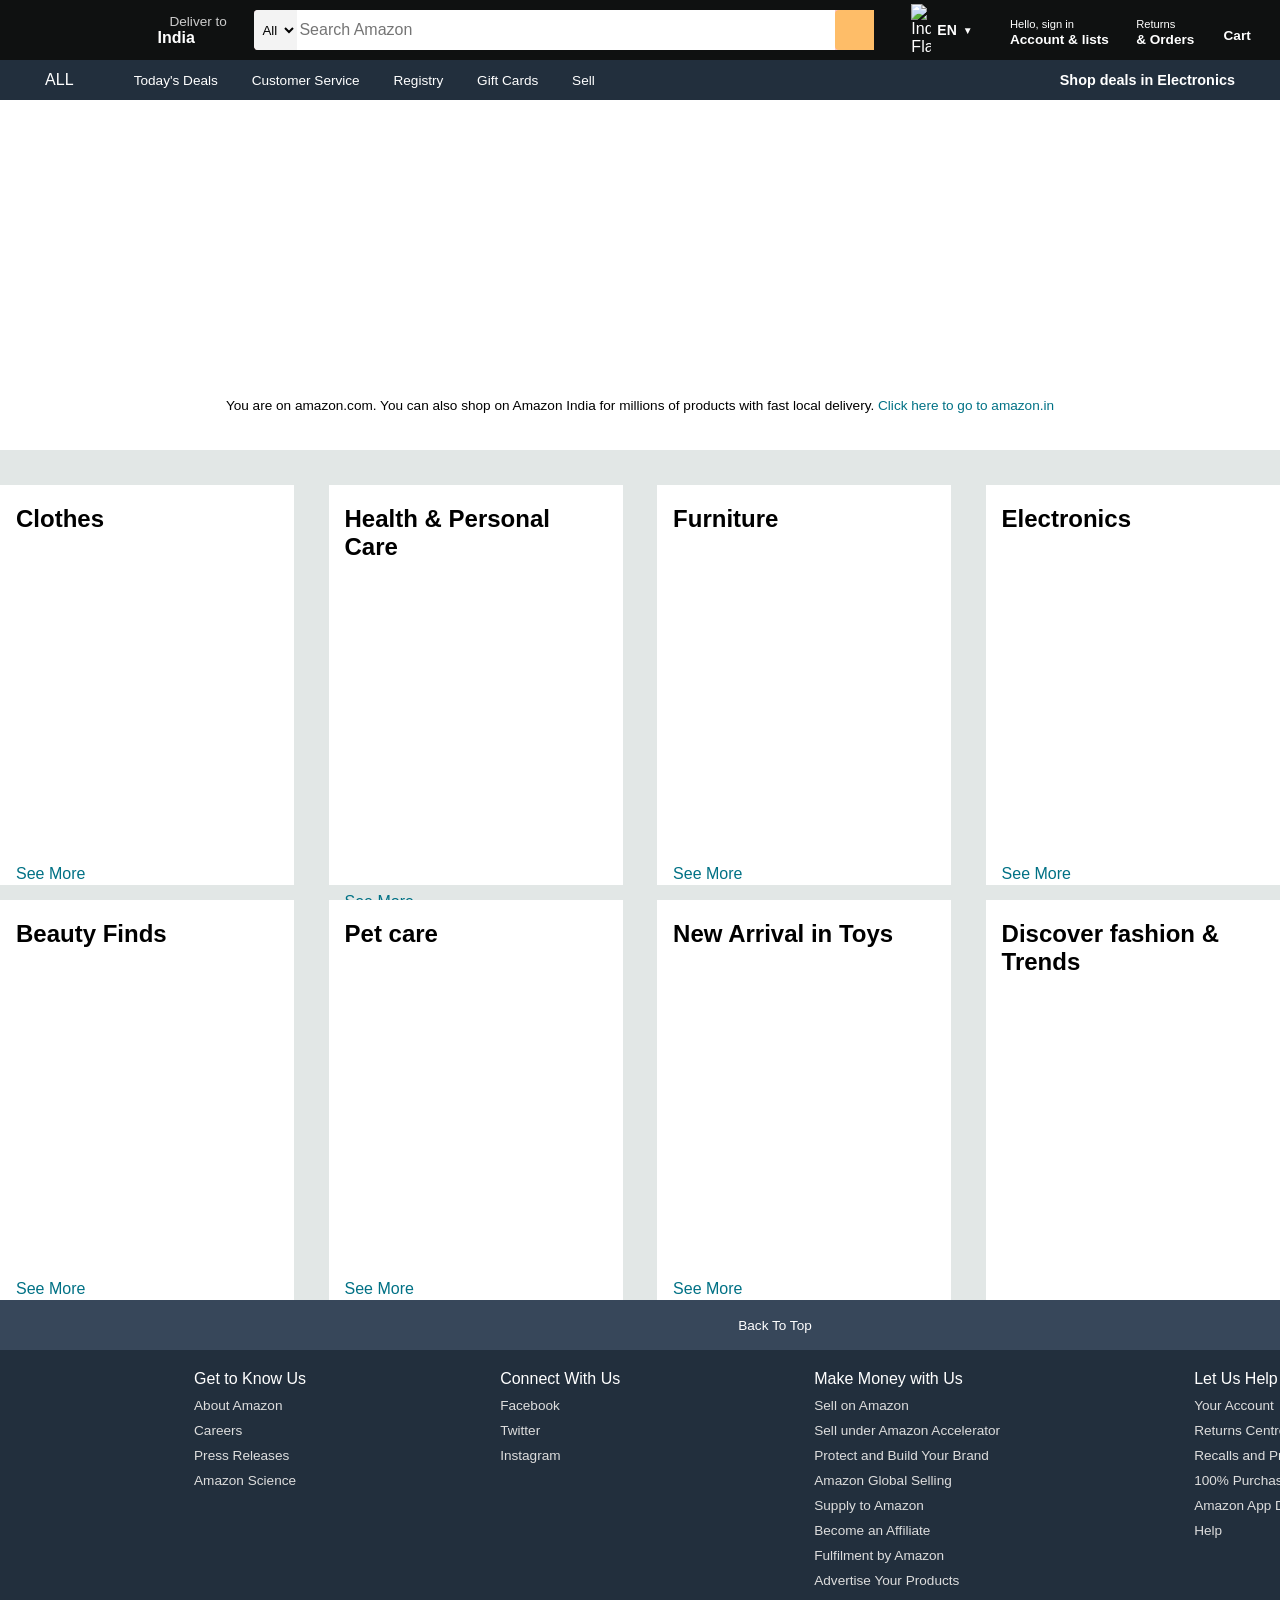
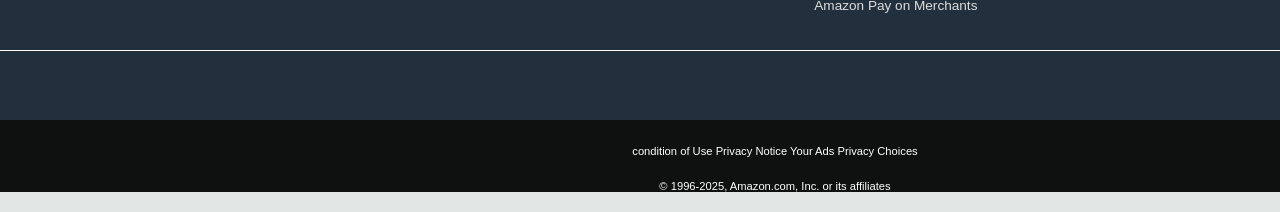
==== index.html @ b39b2056 "yes" ====
<!DOCTYPE html>
<html lang="en">
<head>
    <meta charset="UTF-8">
    <meta name="viewport" content="width=device-width, initial-scale=1.0">
    <title>Amazon</title>
    <link rel="stylesheet" href="amazon.css">
    <link rel="stylesheet" href="https://cdnjs.cloudflare.com/ajax/libs/font-awesome/7.0.1/css/all.min.css" integrity="sha512-2SwdPD6INVrV/lHTZbO2nodKhrnDdJK9/kg2XD1r9uGqPo1cUbujc+IYdlYdEErWNu69gVcYgdxlmVmzTWnetw==" crossorigin="anonymous" referrerpolicy="no-referrer" />

</head>

<body>
    <header>
        <div id="Navbar">
            <!--logo-->
            <div class="nav-logo border">
                <div class="logo"></div>
            </div>
            <!--logo-->

            <!--location logo-->
            <div class="nav-address">
                <p class="add-first">Deliver to </p>
                <div class="add-icon">  </div>
                 <i class="fa-solid fa-location-dot"></i>
                    <p class="add-second">India</p>
                </div>
            <!--location logo-->

            <!--nav search-->
            <div class="nav-search">
               <select class="search-select">
                <option>All</option>
                <input placeholder="Search Amazon" class="search-input">
                <div class="search-icon">
                <i class="fa-solid fa-magnifying-glass"></i>
                </div>
               </select> 
            </div>
            <!--nav search-->

            <!--flag-->
            <div class="lang-selector">
  <img src="india-flag.webp" 
    alt="India Flag"
    class="flag"/>
  <span class="lang-text">EN</span>
  <span class="arrow">▼</span>
</div>
            <!--flag-->

            <!--sign page-->
            <div class="nav-singin">
                <p><span> Hello, sign in</span></p>
                <p class="nav-second">Account & lists</p>
            </div>
             <!--sign page-->

            <!--order box-->
            <div class="nav-return">
                <p><span> Returns</span></p>
                <p class="nav-second"> & Orders</p>
                            </div>
            <!--order box-->

            <!--cart-->
         <div class="nav-cart border">
         <i class="fa-solid fa-cart-arrow-down"></i>
           Cart
        </div>
            <!--cart-->
        </div>


            <!--Pannel-->
              <div>
<div class="pannel">
<div class="panel-all">
<i class="fa-solid fa-list"></i>
ALL
</div>
<div class="panel-ops">
    <p>Today's Deals </p>
       <p>Customer Service</p> 
       <p>Registry</p> 
       <p> Gift Cards</p>
        <p>Sell</p>
</div>
<div class="panel-deals">
    Shop deals in Electronics
</div>
</div>
 </div>
    </header>
            <!--Pannel-->

<!--herosection-->
            <div class="hero-section">
                <div class="hero-msg">
<p>You are on amazon.com. You can also shop on Amazon India for millions of products with fast local delivery.
    <a>Click here to go to amazon.in</a> </p>
                </div>
            </div>
<!--herosection-->

<!--shop element-->

<div class="shop-section">

    <div class="box1 box">
        <div class="box-content">
            <h2>Clothes</h2>
        <div class="box-img" style="background-image:url('box1_image.jpg');"></div>
        <p>See More</p>
        </div>
    </div>

    <div class="box2 box">
        <div class="box-content">
        <h2>Health & Personal Care</h2>
        <div class="box-img" style="background-image:url('box2_image.jpg');"></div>
        <p>See More</p>
    </div>
    </div>

    <div class="box3 box">
        <div class="box-content">
        <h2>Furniture</h2>
        <div class="box-img" style="background-image:url('box3_image.jpg');"></div>
        <p>See More</p></div>
    </div>

    <div class="box4 box">
        <div class="box-content">
        <h2>Electronics</h2>
        <div class="box-img" style="background-image:url('box4_image.jpg');"></div>
        <p>See More</p></div>
    </div>

     <div class="box5 box">
        <div class="box-content">
            <h2>Beauty Finds</h2>
        <div class="box-img" style="background-image:url('box5_image.jpg');"></div>
        <p>See More</p></div>
    </div>
    
    <div class="box6 box">
        <div class="box-content">
        <h2>Pet care</h2>
        <div class="box-img" style="background-image:url('box6_image.jpg');"></div>
        <p>See More</p></div>
    </div>

    <div class="box7 box">
        <div class="box-content">
        <h2>New Arrival in Toys</h2>
        <div class="box-img" style="background-image:url('box7_image.jpg');"></div>
        <p>See More</p></div>
    </div>

    <div class="box8 box">
        <div class="box-content">
        <h2>Discover fashion & Trends</h2>
        <div class="box-img" style="background-image:url('box8_image.jpg');"></div>
        <p>See More</p></div>
    </div>


    <!--footer-->

   <footer>
    <div class="foot-panel1">
        Back To Top
    </div>

    <div class="foot-panel2">
    <ul>
    <p> Get to Know Us</p>
<a>About Amazon</a>
<a>Careers</a>
<a>Press Releases</a>
<a>Amazon Science </a>  
    </ul>

     <ul>
    <p>Connect With Us </p>
<a>Facebook</a>
<a>Twitter</a>
<a>Instagram</a>
    </ul>
  
 <ul>
    <p>Make Money with Us</p>
<a>Sell on Amazon</a>
<a>Sell under Amazon Accelerator</a>
<a>Protect and Build Your Brand</a>
<a>Amazon Global Selling</a>
<a>Supply to Amazon</a>
<a>Become an Affiliate</a>
<a>Fulfilment by Amazon</a>
<a>Advertise Your Products</a>
<a>Amazon Pay on Merchants</a>  
    </ul>  
    
    <ul>
    <p> Let Us Help You</p>
<a>Your Account</a>
<a>Returns Centre</a>
<a>Recalls and Product Safety Alerts</a>
<a>100% Purchase Protection</a>
<a>Amazon App Download</a>
<a>Help</a>
    </ul>  
     </div>


    <div class="foot-panel3">
        <div class="logo"></div>
    </div>
<div class="foot-panel4">
    <div class="pages">
        <a>condition of Use</a>
        <a>Privacy Notice</a>
        <a>Your Ads Privacy Choices</a>
    </div>
    <br>
    <div class="copyright">© 1996-2025, Amazon.com, Inc. or its affiliates</div>

   </footer> 




</body>
</html>
---- amazon.css ----
*{
    margin: 0;
    font-family: Arial;
    box-sizing: border-box;
}

#Navbar{
    height: 60px;
    background-color: #0f1111;
    color: white;
    display: flex  ;
    align-items: center ;
    justify-content: space-evenly;
}

.nav-logo{
    height: 57px;
    width: 100px;
}

.border{
    border: 2px solid transparent;
    border-image-width: 1;
}

.border:hover{
    border: 2px solid white
}

.logo{
    background-image:url(amazon_logo.png) ;
    height: 50px;
    width: 100px;
    background-size: cover;
}
/*logo*/

/*location*/
.add-first{
    color: #cccccc;
    font-size: 0.85rem ;
    margin-left: 15px ;
    font-family: Arial, Helvetica, sans-serif;
}

.add-second{
    font-size: 1rem;
    margin-left: 3px;
    font-weight: 600;

}

.add-icon{
    display: flex;
    align-items: center;
}

/*search box*/
.nav-search{
    display: flex;
    background-color: pink;
    justify-content: space-evenly;
    width: 620px;
    height: 40px;
    border-radius:  4px; 
}

.nav-search:hover{
    border: 2px solid #febd68;
}

.search-select{
    background-color: #f3f3f3;
    width: 50px;
    text-align: center;
    border-top-left-radius:  4px; 
    border-bottom-left-radius:  4px; 
    border: none;
}

.search-input{
    width: 100%;
    font-size: 1rem;
    border: none;
}

.search-icon {
    width: 45px ;
    display: flex ;
justify-content: center ;
align-items: center;
font-size: 1.2rem;
background-color: #febd68;
border-top-left-radius:  4px; 
border-bottom-left-radius:  4px; 
color: #0f1111;   
}

 /*flag*/
     .lang-selector {
  display: flex;
  align-items: center;
  gap: 6px;
  cursor: pointer;
  padding: 6px 10px;
  border-radius: 4px;
  font-family: Arial, sans-serif;
}

.lang-selector:hover {
  outline: 1px solid white;
}

.flag {
  width: 20px;
  height: auto;
}

.lang-text {
  font-size: 14px;
  font-weight: 600;
  color: white;
}

.arrow {
  font-size: 10px;
  color: white;
}

 /*signing*/
span{
    font-size: 0.7rem;
}

.nav-second{
    font-size: 0.85rem;
    font-weight: 700;
}

/*Cart*/
.nav-cart i {
    font-size: 30px;
} 

.nav-cart{
    font-size: 0.85rem;
    font-weight: 700;
}

/*pannel*/
.pannel{
    height: 40px;
    background-color: #222f3d;
    display: flex;
    color: white;
    align-items: center;
    justify-content: space-evenly;
}

.panel-ops p {
    display: inline;
    margin: 15px;
}

.panel-ops{
    width: 70%;
    font-size: 0.85rem;
}

.panel-deals{
  font-size: 0.9rem;
  font-weight : 700;
  white-space: nowrap;
}

/*hero section*/
.hero-section {
background-image: url(hero_image.jpg);
background-size: cover;
height: 350px;
display: flex;
justify-content: center;
align-items: flex-end;
}

.hero-msg{
    background-color: white;
    color: black;
    height: 40px;
    display: flex;
    align-items: center;
    justify-content: center;
    font-size: 0.85rem ;
    width: 80%;
    margin-bottom: 25px;
}

.hero-msg a {
    color: #007185;
}
/*hero section*/

/* shop section 8 */

.shop-section{
    display: flex;
    flex-wrap: wrap ;
    justify-content: space-between;
    background-color: #e2e7e6;
    padding: 20px 0px 20px ;
}

.box{
    height: 400px;
    width: 23%;
    background-color: white;
    padding: 20px 0px 15px;
    margin-top: 15px ;

}

.box-img{
    height: 300px;
    background-size: cover;
    margin-top: 1rem;
    margin-bottom: 1rem;
}

.box-content{
    margin-left: 1rem;
    margin-right: 1rem;
}

.box-content p {
    color: #007185;
}

/*footer*/
.footer{
    margin-top: 15px;
}


.foot-panel1{
    background: #37475a;
    color: white;
    height: 50px;
    display: flex;
    align-items: center;
    justify-content: center;
    font-size: 0.85rem;
}

.foot-panel2{
    background: #222f3d;
    color: white;
    height: 300px;   
    display: flex;   
    justify-content: space-evenly;
    width: 1550px;
}
 ul a{
    display: block;
    font-size: 0.85rem;
    margin-top: 10px;
    color: #dddddd;
}

ul{
    margin-top: 20px;
}
    
.foot-panel3{
    background-color: #222f3d;
    color: white;
    border-top: 0.5px solid white;
    height: 70px;
    display: flex;
    justify-content: center;
    align-items: center;
}

.logo{
    background-image: url(amazon_logo.png);
    background-size: cover;
    height: 50px;
    width: 100px;
}  

.foot-panel4{
    background-color: #0f1111;
    color: white;
    /*display: flex;
    justify-content: center;
    align-items: center;
    height: 80px;*/
}

.pages{
    font-size:0.7rem ;
    text-align: center;
    padding-top: 25px;
}

.copyright{
    font-size: 0.7rem;
    text-align: center;
    padding-top: 5px;
}
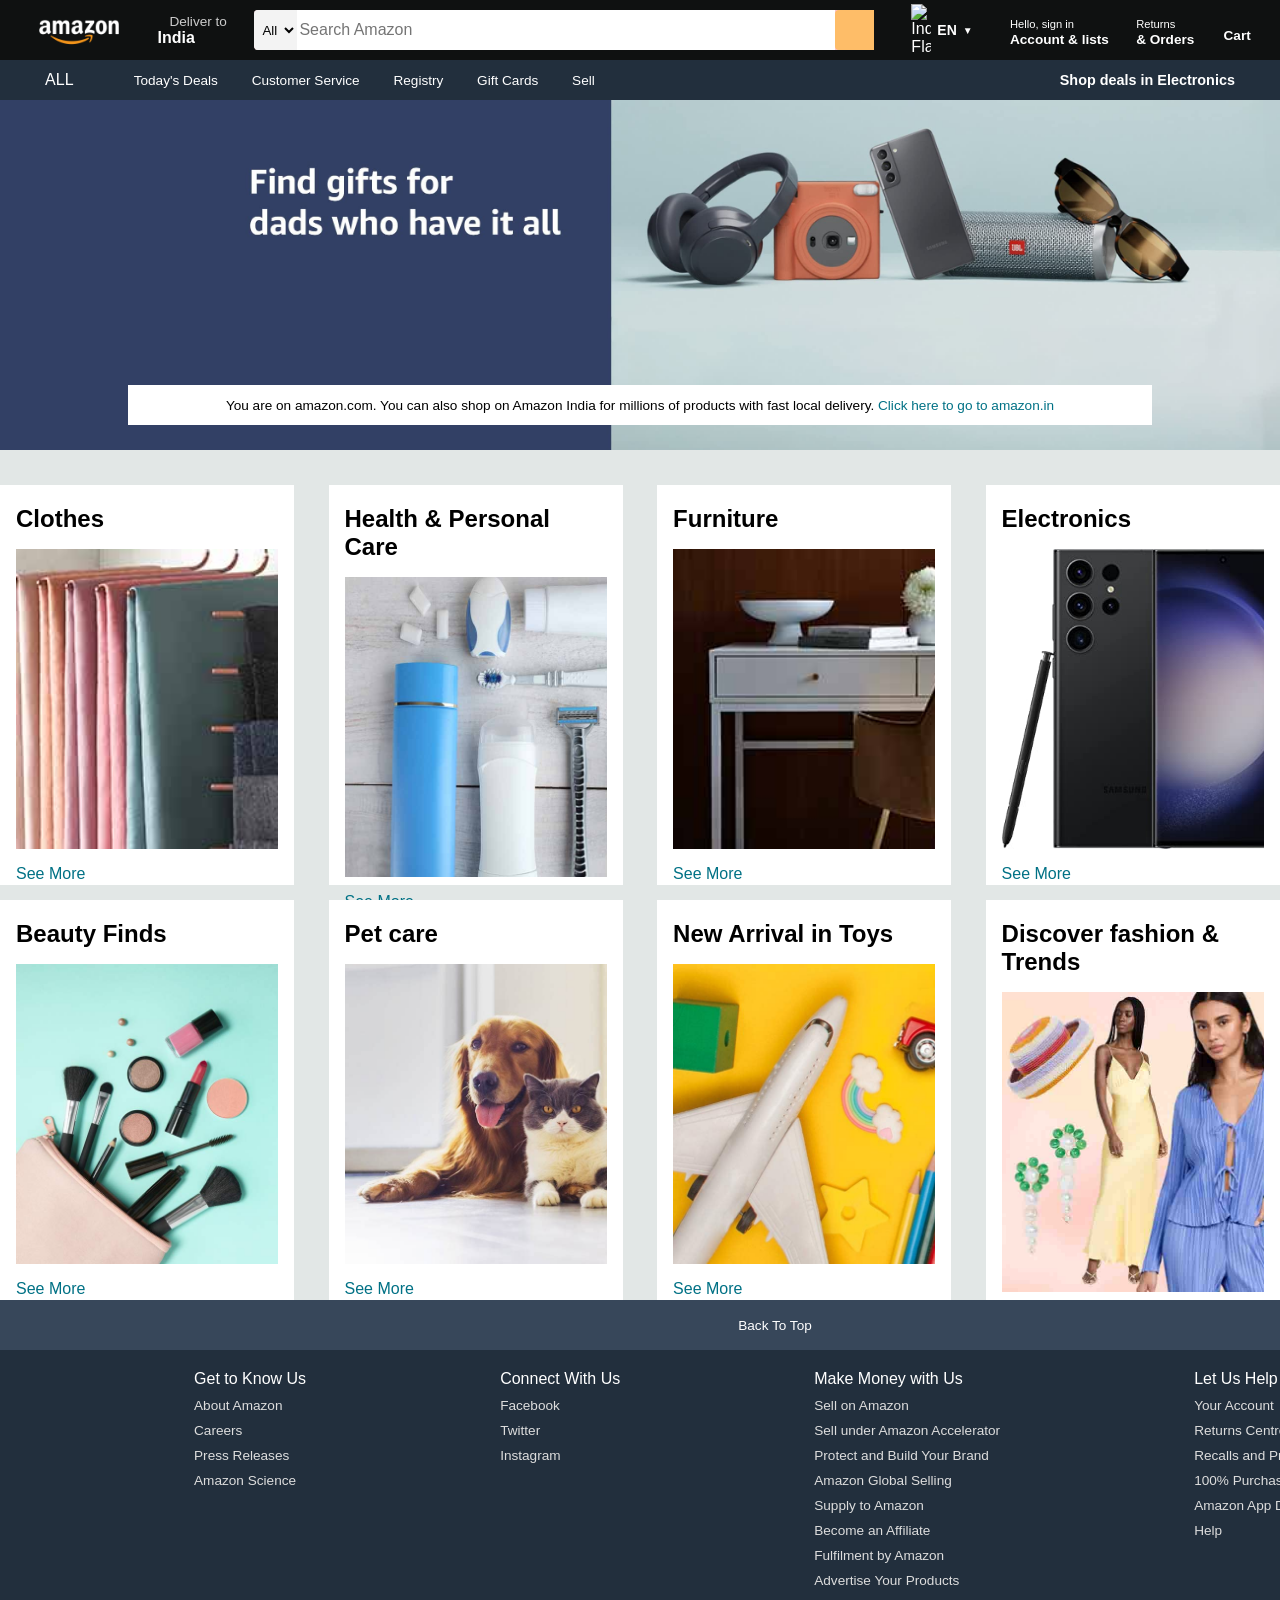
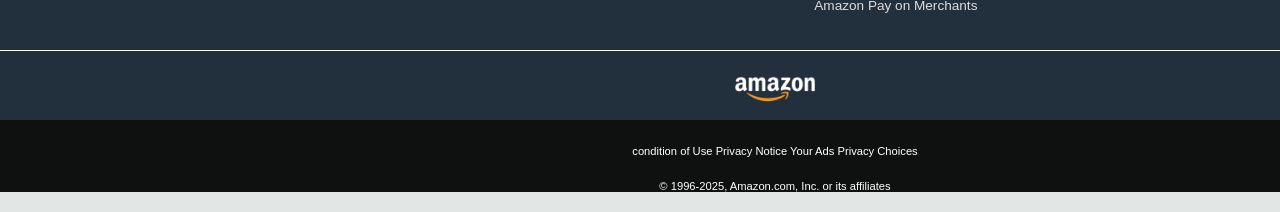
==== commit 20db3636: "yes" ====
--- a/index.html
+++ b/index.html
@@ -4,7 +4,7 @@
     <meta charset="UTF-8">
     <meta name="viewport" content="width=device-width, initial-scale=1.0">
     <title>Amazon</title>
-    <link rel="stylesheet" href="amazon.css">
+    <link rel="stylesheet" href="index.css">
     <link rel="stylesheet" href="https://cdnjs.cloudflare.com/ajax/libs/font-awesome/7.0.1/css/all.min.css" integrity="sha512-2SwdPD6INVrV/lHTZbO2nodKhrnDdJK9/kg2XD1r9uGqPo1cUbujc+IYdlYdEErWNu69gVcYgdxlmVmzTWnetw==" crossorigin="anonymous" referrerpolicy="no-referrer" />
 
 </head>
--- a/index.css
+++ b/index.css
@@ -0,0 +1,309 @@
+*{
+    margin: 0;
+    font-family: Arial;
+    box-sizing: border-box;
+}
+
+#Navbar{
+    height: 60px;
+    background-color: #0f1111;
+    color: white;
+    display: flex  ;
+    align-items: center ;
+    justify-content: space-evenly;
+}
+
+.nav-logo{
+    height: 57px;
+    width: 100px;
+}
+
+.border{
+    border: 2px solid transparent;
+    border-image-width: 1;
+}
+
+.border:hover{
+    border: 2px solid white
+}
+
+.logo{
+    background-image:url(amazon_logo.png) ;
+    height: 50px;
+    width: 100px;
+    background-size: cover;
+}
+/*logo*/
+
+/*location*/
+.add-first{
+    color: #cccccc;
+    font-size: 0.85rem ;
+    margin-left: 15px ;
+    font-family: Arial, Helvetica, sans-serif;
+}
+
+.add-second{
+    font-size: 1rem;
+    margin-left: 3px;
+    font-weight: 600;
+
+}
+
+.add-icon{
+    display: flex;
+    align-items: center;
+}
+
+/*search box*/
+.nav-search{
+    display: flex;
+    background-color: pink;
+    justify-content: space-evenly;
+    width: 620px;
+    height: 40px;
+    border-radius:  4px; 
+}
+
+.nav-search:hover{
+    border: 2px solid #febd68;
+}
+
+.search-select{
+    background-color: #f3f3f3;
+    width: 50px;
+    text-align: center;
+    border-top-left-radius:  4px; 
+    border-bottom-left-radius:  4px; 
+    border: none;
+}
+
+.search-input{
+    width: 100%;
+    font-size: 1rem;
+    border: none;
+}
+
+.search-icon {
+    width: 45px ;
+    display: flex ;
+justify-content: center ;
+align-items: center;
+font-size: 1.2rem;
+background-color: #febd68;
+border-top-left-radius:  4px; 
+border-bottom-left-radius:  4px; 
+color: #0f1111;   
+}
+
+ /*flag*/
+     .lang-selector {
+  display: flex;
+  align-items: center;
+  gap: 6px;
+  cursor: pointer;
+  padding: 6px 10px;
+  border-radius: 4px;
+  font-family: Arial, sans-serif;
+}
+
+.lang-selector:hover {
+  outline: 1px solid white;
+}
+
+.flag {
+  width: 20px;
+  height: auto;
+}
+
+.lang-text {
+  font-size: 14px;
+  font-weight: 600;
+  color: white;
+}
+
+.arrow {
+  font-size: 10px;
+  color: white;
+}
+
+ /*signing*/
+span{
+    font-size: 0.7rem;
+}
+
+.nav-second{
+    font-size: 0.85rem;
+    font-weight: 700;
+}
+
+/*Cart*/
+.nav-cart i {
+    font-size: 30px;
+} 
+
+.nav-cart{
+    font-size: 0.85rem;
+    font-weight: 700;
+}
+
+/*pannel*/
+.pannel{
+    height: 40px;
+    background-color: #222f3d;
+    display: flex;
+    color: white;
+    align-items: center;
+    justify-content: space-evenly;
+}
+
+.panel-ops p {
+    display: inline;
+    margin: 15px;
+}
+
+.panel-ops{
+    width: 70%;
+    font-size: 0.85rem;
+}
+
+.panel-deals{
+  font-size: 0.9rem;
+  font-weight : 700;
+  white-space: nowrap;
+}
+
+/*hero section*/
+.hero-section {
+background-image: url(hero_image.jpg);
+background-size: cover;
+height: 350px;
+display: flex;
+justify-content: center;
+align-items: flex-end;
+}
+
+.hero-msg{
+    background-color: white;
+    color: black;
+    height: 40px;
+    display: flex;
+    align-items: center;
+    justify-content: center;
+    font-size: 0.85rem ;
+    width: 80%;
+    margin-bottom: 25px;
+}
+
+.hero-msg a {
+    color: #007185;
+}
+/*hero section*/
+
+/* shop section 8 */
+
+.shop-section{
+    display: flex;
+    flex-wrap: wrap ;
+    justify-content: space-between;
+    background-color: #e2e7e6;
+    padding: 20px 0px 20px ;
+}
+
+.box{
+    height: 400px;
+    width: 23%;
+    background-color: white;
+    padding: 20px 0px 15px;
+    margin-top: 15px ;
+
+}
+
+.box-img{
+    height: 300px;
+    background-size: cover;
+    margin-top: 1rem;
+    margin-bottom: 1rem;
+}
+
+.box-content{
+    margin-left: 1rem;
+    margin-right: 1rem;
+}
+
+.box-content p {
+    color: #007185;
+}
+
+/*footer*/
+.footer{
+    margin-top: 15px;
+}
+
+
+.foot-panel1{
+    background: #37475a;
+    color: white;
+    height: 50px;
+    display: flex;
+    align-items: center;
+    justify-content: center;
+    font-size: 0.85rem;
+}
+
+.foot-panel2{
+    background: #222f3d;
+    color: white;
+    height: 300px;   
+    display: flex;   
+    justify-content: space-evenly;
+    width: 1550px;
+}
+ ul a{
+    display: block;
+    font-size: 0.85rem;
+    margin-top: 10px;
+    color: #dddddd;
+}
+
+ul{
+    margin-top: 20px;
+}
+    
+.foot-panel3{
+    background-color: #222f3d;
+    color: white;
+    border-top: 0.5px solid white;
+    height: 70px;
+    display: flex;
+    justify-content: center;
+    align-items: center;
+}
+
+.logo{
+    background-image: url(amazon_logo.png);
+    background-size: cover;
+    height: 50px;
+    width: 100px;
+}  
+
+.foot-panel4{
+    background-color: #0f1111;
+    color: white;
+    /*display: flex;
+    justify-content: center;
+    align-items: center;
+    height: 80px;*/
+}
+
+.pages{
+    font-size:0.7rem ;
+    text-align: center;
+    padding-top: 25px;
+}
+
+.copyright{
+    font-size: 0.7rem;
+    text-align: center;
+    padding-top: 5px;
+}
